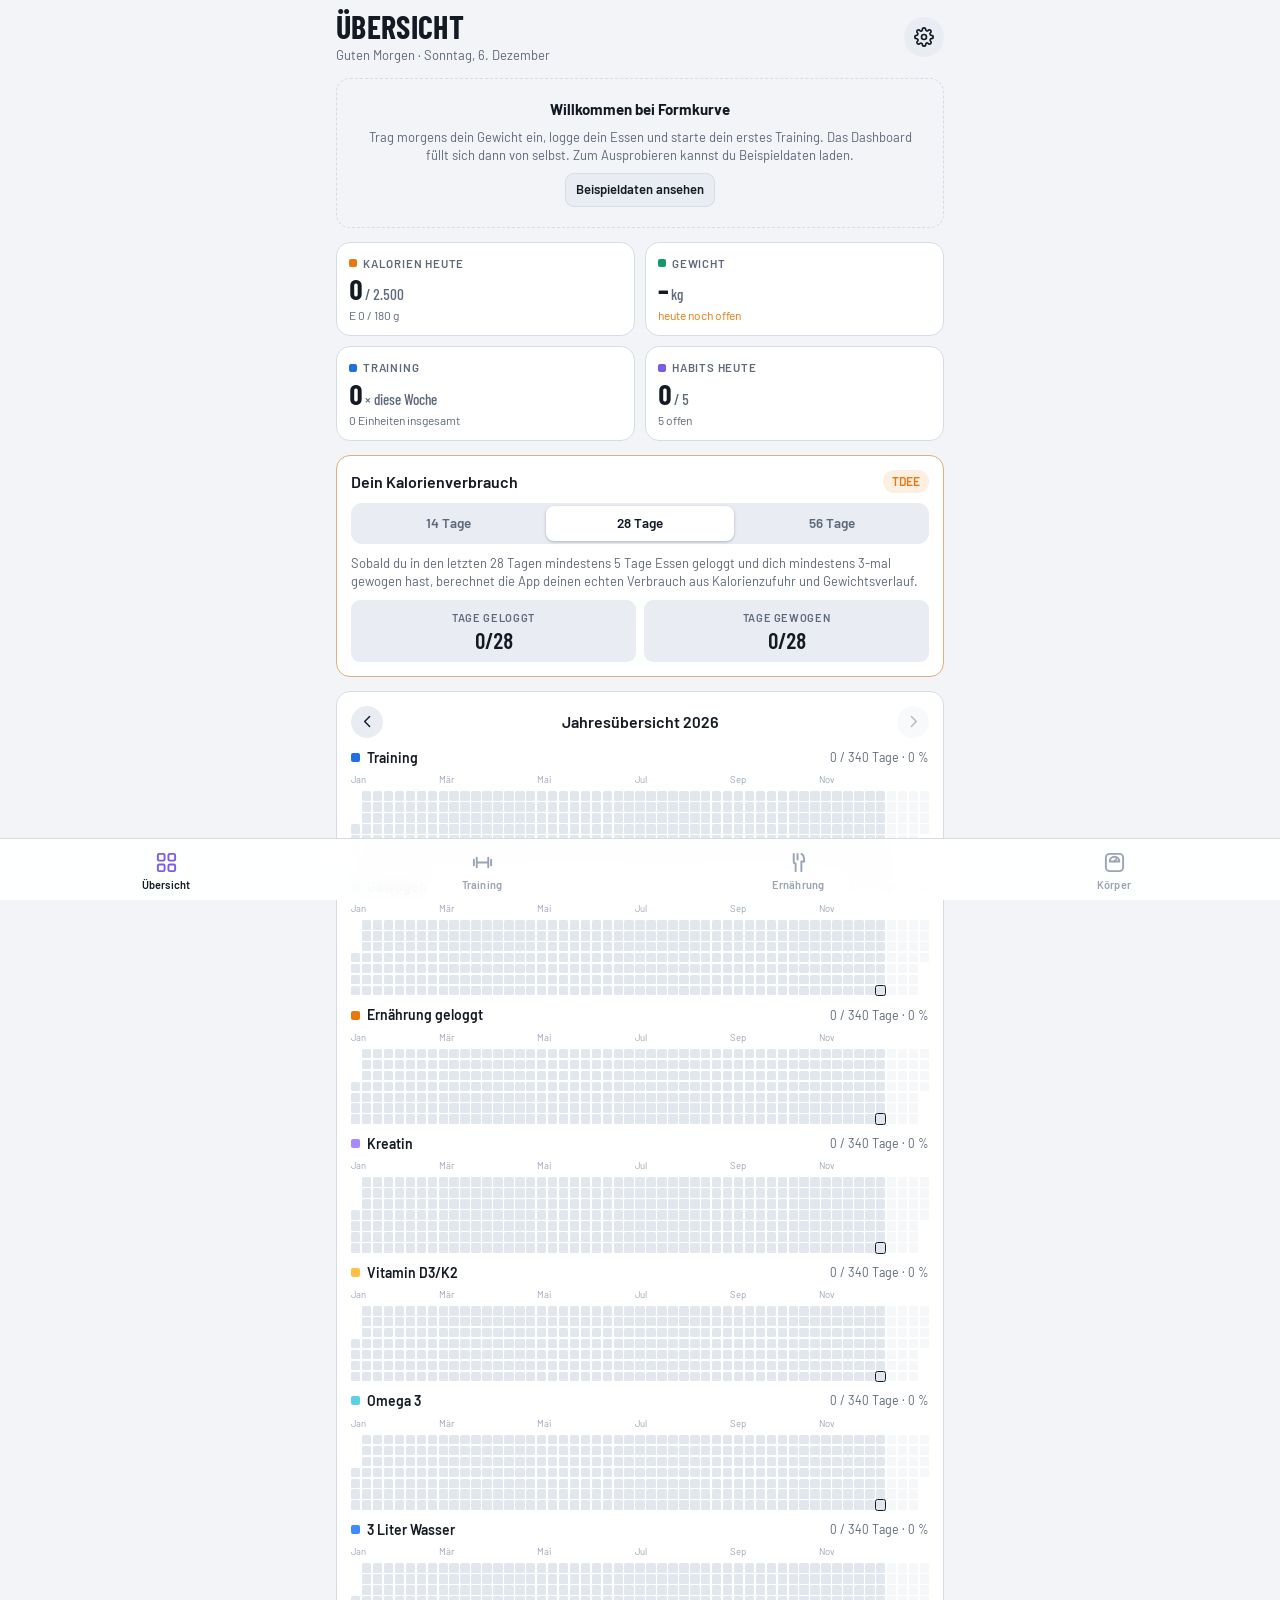
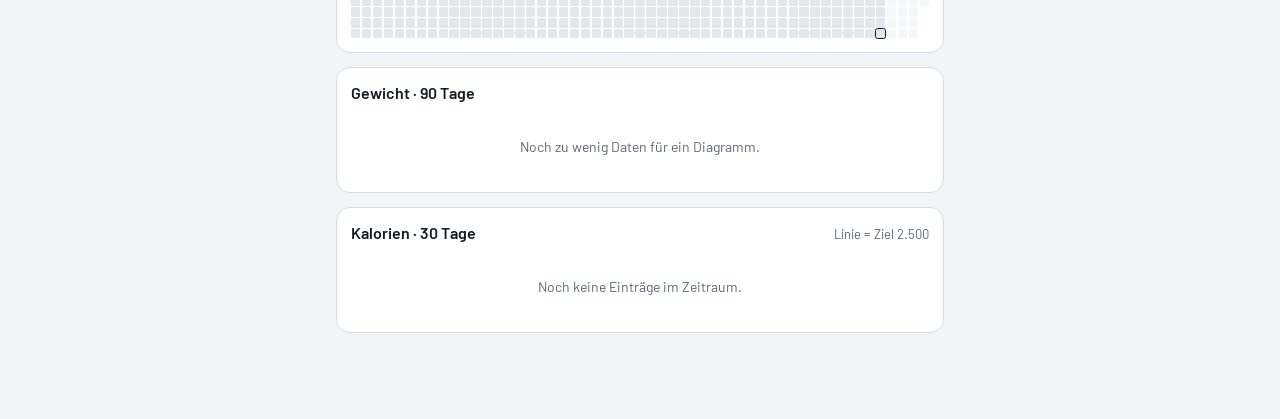
==== index.html @ e42f85f6 "Formkurve: Fitness-App (PWA) für Training, Ernährung, Gewicht und Habits Training wie Alpha Progress" ====
<!doctype html>
<html lang="de">
<head>
  <meta charset="utf-8">
  <meta name="viewport" content="width=device-width, initial-scale=1, viewport-fit=cover, user-scalable=no">
  <title>Formkurve</title>
  <meta name="description" content="Training, Ernährung, Gewicht und Habits an einem Ort.">
  <meta name="theme-color" content="#0e1117">
  <meta name="apple-mobile-web-app-capable" content="yes">
  <meta name="mobile-web-app-capable" content="yes">
  <meta name="apple-mobile-web-app-status-bar-style" content="black-translucent">
  <meta name="apple-mobile-web-app-title" content="Formkurve">
  <link rel="manifest" href="manifest.webmanifest">
  <link rel="icon" href="icons/icon.svg" type="image/svg+xml">
  <link rel="apple-touch-icon" href="icons/apple-touch-icon.png">
  <link rel="preconnect" href="https://fonts.googleapis.com">
  <link rel="preconnect" href="https://fonts.gstatic.com" crossorigin>
  <link rel="stylesheet" href="https://fonts.googleapis.com/css2?family=Barlow+Condensed:wght@500;600;700&family=Barlow:wght@400;500;600&display=swap">
  <link rel="stylesheet" href="css/app.css">
</head>
<body>
  <div id="app">
    <main id="view" class="view"></main>
    <nav class="tabbar" id="tabbar"></nav>
  </div>
  <div id="sheets"></div>
  <div id="toast" class="toast" hidden></div>
  <script type="module" src="js/app.js"></script>
</body>
</html>
---- css/app.css ----
/* Layout: one-column phone app, fixed bottom tab bar, full-height sheets sliding over it.
   Dark-first (gym lighting), light theme mirrored below. */
:root {
  --bg: #0e1117;
  --surface: #161b24;
  --surface-2: #1e2531;
  --line: #2a3242;
  --fg: #e9edf4;
  --muted: #8d97a8;
  --faint: #5b6577;
  --train: #3d8bff;      /* Training – blau */
  --train-soft: rgba(61, 139, 255, .16);
  --food: #ff9f43;       /* Ernährung */
  --food-soft: rgba(255, 159, 67, .16);
  --body: #2fc28a;       /* Gewicht */
  --body-soft: rgba(47, 194, 138, .16);
  --habit: #a78bfa;      /* Habits */
  --protein: #ff6b8b;
  --carbs: #ffc145;
  --fat: #5ad1e6;
  --good: #2fc28a;
  --bad: #ff5d6c;
  --cell-empty: #1f2633;
  --shadow: 0 10px 30px rgba(0, 0, 0, .45);
  --font-display: "Barlow Condensed", "Arial Narrow", "Roboto Condensed", system-ui, sans-serif;
  --font-body: "Barlow", system-ui, -apple-system, "Segoe UI", Roboto, sans-serif;
  --r: 14px;
  --r-sm: 9px;
  --tabbar-h: 62px;
  color-scheme: dark;
}
@media (prefers-color-scheme: light) {
  :root:not([data-theme="dark"]) {
    --bg: #f2f4f8; --surface: #ffffff; --surface-2: #e9edf3; --line: #d6dce6;
    --fg: #141a24; --muted: #5d6879; --faint: #9aa4b4;
    --train: #1f6fe5; --train-soft: rgba(31, 111, 229, .12);
    --food: #e8780c; --food-soft: rgba(232, 120, 12, .12);
    --body: #13996a; --body-soft: rgba(19, 153, 106, .12);
    --habit: #7c5ce6; --protein: #e2456a; --carbs: #d79a00; --fat: #1c9fb8;
    --good: #13996a; --bad: #db3546; --cell-empty: #e2e7ee;
    --shadow: 0 10px 30px rgba(20, 30, 50, .15);
    color-scheme: light;
  }
}
:root[data-theme="light"] {
  --bg: #f2f4f8; --surface: #ffffff; --surface-2: #e9edf3; --line: #d6dce6;
  --fg: #141a24; --muted: #5d6879; --faint: #9aa4b4;
  --train: #1f6fe5; --train-soft: rgba(31, 111, 229, .12);
  --food: #e8780c; --food-soft: rgba(232, 120, 12, .12);
  --body: #13996a; --body-soft: rgba(19, 153, 106, .12);
  --habit: #7c5ce6; --protein: #e2456a; --carbs: #d79a00; --fat: #1c9fb8;
  --good: #13996a; --bad: #db3546; --cell-empty: #e2e7ee;
  --shadow: 0 10px 30px rgba(20, 30, 50, .15);
  color-scheme: light;
}

* { box-sizing: border-box; -webkit-tap-highlight-color: transparent; }
html, body { margin: 0; height: 100%; }
body {
  background: var(--bg);
  color: var(--fg);
  font-family: var(--font-body);
  font-size: 15px;
  line-height: 1.4;
  -webkit-font-smoothing: antialiased;
  overscroll-behavior-y: none;
}
[hidden] { display: none !important; }
button, input, select, textarea { font: inherit; color: inherit; }
button { cursor: pointer; }
:focus-visible { outline: 2px solid var(--train); outline-offset: 2px; }
svg.i { width: 20px; height: 20px; flex: none; stroke: currentColor; fill: none; stroke-width: 2; stroke-linecap: round; stroke-linejoin: round; }
.num { font-variant-numeric: tabular-nums; }

/* ---------- App shell ---------- */
.view {
  padding: calc(env(safe-area-inset-top, 0px) + 10px) max(16px, env(safe-area-inset-right, 0px)) calc(var(--tabbar-h) + env(safe-area-inset-bottom, 0px) + 24px) max(16px, env(safe-area-inset-left, 0px));
  max-width: 640px;
  margin: 0 auto;
  display: flex;
  flex-direction: column;
  gap: 14px;
}
.tabbar {
  position: fixed; left: 0; right: 0; bottom: 0; z-index: 20;
  display: grid; grid-template-columns: repeat(4, 1fr);
  background: color-mix(in srgb, var(--surface) 92%, transparent);
  backdrop-filter: blur(14px); -webkit-backdrop-filter: blur(14px);
  border-top: 1px solid var(--line);
  padding: 6px max(8px, env(safe-area-inset-right, 0px)) calc(6px + env(safe-area-inset-bottom, 0px)) max(8px, env(safe-area-inset-left, 0px));
}
.tabbar button {
  background: none; border: 0; padding: 6px 0 2px; color: var(--faint);
  display: flex; flex-direction: column; align-items: center; gap: 3px;
  font-size: 11px; font-weight: 600; letter-spacing: .02em;
}
.tabbar button svg.i { width: 23px; height: 23px; }
.tabbar button.on { color: var(--fg); }
.tabbar button.on[data-tab="training"] svg { color: var(--train); }
.tabbar button.on[data-tab="nutrition"] svg { color: var(--food); }
.tabbar button.on[data-tab="body"] svg { color: var(--body); }
.tabbar button.on[data-tab="dashboard"] svg { color: var(--habit); }

/* ---------- Typography ---------- */
.page-head { display: flex; align-items: center; justify-content: space-between; gap: 10px; min-height: 44px; }
.page-head h1 { font-family: var(--font-display); font-weight: 700; font-size: 32px; letter-spacing: .01em; margin: 0; line-height: 1; text-transform: uppercase; }
.page-head .sub { color: var(--muted); font-size: 13px; margin-top: 4px; }
h2.sec { font-family: var(--font-display); font-size: 15px; font-weight: 600; letter-spacing: .1em; text-transform: uppercase; color: var(--muted); margin: 8px 0 -4px; }
.muted { color: var(--muted); }
.faint { color: var(--faint); }
.small { font-size: 13px; }
.tiny { font-size: 11.5px; }
.big-num { font-family: var(--font-display); font-weight: 700; font-size: 34px; line-height: 1; font-variant-numeric: tabular-nums; }
.mid-num { font-family: var(--font-display); font-weight: 600; font-size: 22px; line-height: 1.05; font-variant-numeric: tabular-nums; }
.up { color: var(--good); }
.down { color: var(--bad); }

/* ---------- Surfaces ---------- */
.card { background: var(--surface); border-radius: var(--r); padding: 14px; border: 1px solid var(--line); display: flex; flex-direction: column; gap: 10px; min-width: 0; }
.card.flat { background: transparent; border-style: dashed; }
.card-head { display: flex; align-items: center; justify-content: space-between; gap: 8px; }
.card-head h3 { margin: 0; font-size: 16px; font-weight: 600; }
.row { display: flex; align-items: center; gap: 10px; min-width: 0; }
.row.between { justify-content: space-between; }
.row.wrap { flex-wrap: wrap; }
.grow { flex: 1; min-width: 0; }
.stack { display: flex; flex-direction: column; gap: 10px; }
.grid2 { display: grid; grid-template-columns: 1fr 1fr; gap: 10px; }
.grid4 { display: grid; grid-template-columns: repeat(4, 1fr); gap: 8px; }
.ellipsis { overflow: hidden; text-overflow: ellipsis; white-space: nowrap; }
.divider { height: 1px; background: var(--line); margin: 2px 0; }

/* ---------- Buttons ---------- */
.btn {
  display: inline-flex; align-items: center; justify-content: center; gap: 7px;
  border: 1px solid var(--line); background: var(--surface-2); color: var(--fg);
  border-radius: var(--r-sm); padding: 10px 14px; font-weight: 600; font-size: 14.5px; min-height: 42px;
}
.btn:active { transform: scale(.98); }
.btn.primary { background: var(--train); border-color: var(--train); color: #fff; }
.btn.food { background: var(--food); border-color: var(--food); color: #1b1006; }
.btn.bodyc { background: var(--body); border-color: var(--body); color: #04170f; }
.btn.danger { color: var(--bad); }
.btn.ghost { background: transparent; border-color: transparent; }
.btn.block { width: 100%; }
.btn.lg { min-height: 52px; font-size: 16px; }
.btn.sm { min-height: 34px; padding: 6px 10px; font-size: 13px; }
.icon-btn { width: 40px; height: 40px; border-radius: 50%; border: 0; background: var(--surface-2); color: var(--fg); display: inline-flex; align-items: center; justify-content: center; flex: none; }
.icon-btn.plain { background: transparent; }
.icon-btn.sm { width: 32px; height: 32px; }
.icon-btn.sm svg.i { width: 17px; height: 17px; }
.link { background: none; border: 0; color: var(--train); font-weight: 600; padding: 4px 0; }

.seg { display: grid; grid-auto-flow: column; grid-auto-columns: 1fr; background: var(--surface-2); border-radius: 11px; padding: 3px; gap: 3px; }
.seg button { border: 0; background: transparent; color: var(--muted); border-radius: 8px; padding: 8px 6px; font-weight: 600; font-size: 13.5px; }
.seg button.on { background: var(--surface); color: var(--fg); box-shadow: 0 1px 3px rgba(0,0,0,.25); }

.chip { display: inline-flex; align-items: center; gap: 5px; padding: 3px 9px; border-radius: 999px; font-size: 12px; font-weight: 600; background: var(--surface-2); color: var(--muted); }
.chip.train { background: var(--train-soft); color: var(--train); }
.chip.food { background: var(--food-soft); color: var(--food); }
.chip.body { background: var(--body-soft); color: var(--body); }
.chip.good { background: var(--body-soft); color: var(--good); }

/* ---------- Forms ---------- */
.field { display: flex; flex-direction: column; gap: 5px; min-width: 0; }
.field > span { font-size: 12.5px; color: var(--muted); font-weight: 500; }
.input, select.input, textarea.input {
  width: 100%; background: var(--surface-2); border: 1px solid var(--line); border-radius: var(--r-sm);
  padding: 10px 12px; min-height: 44px; font-size: 16px; outline: none;
}
.input:focus { border-color: var(--train); }
textarea.input { min-height: 70px; resize: vertical; }
.search { position: relative; }
.search svg.i { position: absolute; left: 12px; top: 50%; transform: translateY(-50%); color: var(--faint); }
.search .input { padding-left: 40px; }

/* ---------- Lists ---------- */
.list { display: flex; flex-direction: column; }
.li { display: flex; align-items: center; gap: 12px; padding: 11px 2px; border-bottom: 1px solid var(--line); min-width: 0; background: none; border-left: 0; border-right: 0; border-top: 0; text-align: left; width: 100%; color: inherit; }
.li:last-child { border-bottom: 0; }
.li .t { font-weight: 600; }
.li .s { font-size: 12.5px; color: var(--muted); }
.li .r { margin-left: auto; text-align: right; flex: none; }
.empty { text-align: center; color: var(--muted); padding: 22px 10px; font-size: 14px; }

/* ---------- Sheets ---------- */
#sheets { position: relative; z-index: 40; }
.sheet {
  position: fixed; inset: 0; background: var(--bg); display: flex; flex-direction: column;
  animation: sheetIn .22s ease-out;
}
@keyframes sheetIn { from { transform: translateY(30px); opacity: 0; } to { transform: none; opacity: 1; } }
.sheet-head {
  display: flex; align-items: center; gap: 8px;
  padding: calc(env(safe-area-inset-top, 0px) + 8px) max(10px, env(safe-area-inset-right, 0px)) 8px max(10px, env(safe-area-inset-left, 0px));
  border-bottom: 1px solid var(--line); background: var(--surface);
}
.sheet-head h2 { flex: 1; margin: 0; font-size: 17px; font-weight: 600; text-align: center; min-width: 0; overflow: hidden; text-overflow: ellipsis; white-space: nowrap; }
.sheet-body {
  flex: 1; overflow-y: auto; -webkit-overflow-scrolling: touch;
  padding: 14px max(16px, env(safe-area-inset-right, 0px)) calc(env(safe-area-inset-bottom, 0px) + 28px) max(16px, env(safe-area-inset-left, 0px));
}
.sheet-body > .inner { max-width: 640px; margin: 0 auto; display: flex; flex-direction: column; gap: 14px; }
.sheet-foot {
  padding: 10px max(16px, env(safe-area-inset-right, 0px)) calc(env(safe-area-inset-bottom, 0px) + 10px) max(16px, env(safe-area-inset-left, 0px));
  border-top: 1px solid var(--line); background: var(--surface);
}
.sheet-foot > .inner { max-width: 640px; margin: 0 auto; display: flex; gap: 10px; }

/* Dialog */
.dialog-wrap { position: fixed; inset: 0; z-index: 60; background: rgba(0,0,0,.55); display: flex; align-items: center; justify-content: center; padding: 24px; animation: fade .15s; }
@keyframes fade { from { opacity: 0; } }
.dialog { background: var(--surface); border: 1px solid var(--line); border-radius: 18px; padding: 20px; max-width: 360px; width: 100%; box-shadow: var(--shadow); display: flex; flex-direction: column; gap: 14px; }
.dialog h3 { margin: 0; font-size: 18px; }
.dialog p { margin: 0; color: var(--muted); }
.dialog .row { justify-content: flex-end; }

.toast {
  position: fixed; left: 50%; transform: translateX(-50%); z-index: 80;
  bottom: calc(var(--tabbar-h) + env(safe-area-inset-bottom, 0px) + 16px);
  background: var(--fg); color: var(--bg); padding: 10px 16px; border-radius: 999px; font-weight: 600; font-size: 14px;
  box-shadow: var(--shadow); max-width: calc(100% - 32px); text-align: center;
}

/* ---------- Training ---------- */
.day-card .ex-names { color: var(--muted); font-size: 13px; }
.live-banner { background: var(--train); color: #fff; border: 0; border-radius: var(--r); padding: 14px; display: flex; align-items: center; gap: 12px; text-align: left; width: 100%; }
.live-banner .big-num { font-size: 28px; }
.pulse { width: 10px; height: 10px; border-radius: 50%; background: #fff; animation: pulse 1.4s infinite; flex: none; }
@keyframes pulse { 50% { opacity: .25; } }

.wo-head { display: flex; align-items: center; gap: 10px; }
.wo-timer { font-family: var(--font-display); font-weight: 700; font-size: 22px; font-variant-numeric: tabular-nums; color: var(--train); }
.rest-bar {
  padding: 8px max(16px, env(safe-area-inset-right, 0px)) 8px max(16px, env(safe-area-inset-left, 0px));
  background: var(--surface); border-bottom: 1px solid var(--line);
  display: flex; align-items: center; gap: 10px;
}
.rest-bar .rest-time { font-family: var(--font-display); font-size: 26px; font-weight: 700; font-variant-numeric: tabular-nums; min-width: 62px; }
.rest-bar .track { flex: 1; height: 6px; background: var(--surface-2); border-radius: 3px; overflow: hidden; }
.rest-bar .track i { display: block; height: 100%; background: var(--train); transition: width 1s linear; }
.rest-bar.over .rest-time { color: var(--good); }

.ex-card { background: var(--surface); border: 1px solid var(--line); border-radius: var(--r); overflow: hidden; }
.ex-card.current { border-color: var(--train); box-shadow: 0 0 0 1px var(--train) inset; }
.ex-card.complete .ex-top .t { color: var(--muted); }
.ex-top { display: flex; align-items: center; gap: 10px; padding: 12px 14px; width: 100%; background: none; border: 0; text-align: left; }
.ex-top .badge { width: 30px; height: 30px; border-radius: 50%; display: inline-flex; align-items: center; justify-content: center; background: var(--surface-2); font-family: var(--font-display); font-weight: 700; font-size: 15px; flex: none; }
.ex-card.complete .badge { background: var(--train); color: #fff; }
.ex-card.current .badge { background: var(--train-soft); color: var(--train); }
.ex-body { padding: 0 10px 12px; display: flex; flex-direction: column; gap: 8px; }
.last-time { font-size: 12.5px; color: var(--muted); padding: 0 4px; }

.sets { display: grid; grid-template-columns: 26px minmax(0, 1.2fr) minmax(0, 1fr) minmax(0, 1fr) 50px 40px; gap: 6px; align-items: center; }
.sets .hd { font-size: 10.5px; font-weight: 600; color: var(--faint); text-transform: uppercase; letter-spacing: .06em; text-align: center; }
.sets .n { font-family: var(--font-display); font-weight: 700; color: var(--muted); text-align: center; font-size: 16px; }
.sets input, .sets select {
  width: 100%; min-width: 0; height: 40px; text-align: center; border-radius: 8px;
  border: 1px solid var(--line); background: var(--surface-2); font-size: 16px; font-weight: 600; padding: 0 2px;
  font-variant-numeric: tabular-nums; -moz-appearance: textfield; appearance: none;
}
.sets select { text-align-last: center; padding: 0; }
.sets input::-webkit-outer-spin-button, .sets input::-webkit-inner-spin-button { -webkit-appearance: none; margin: 0; }
.sets input:focus, .sets select:focus { border-color: var(--train); outline: none; }
.sets .rm { text-align: center; font-family: var(--font-display); font-weight: 600; font-size: 16px; color: var(--train); font-variant-numeric: tabular-nums; line-height: 1; }
.sets .rm small { display: block; font-family: var(--font-body); font-size: 9.5px; color: var(--faint); font-weight: 500; margin-top: 2px; }
.sets .chk { width: 40px; height: 40px; border-radius: 9px; border: 2px solid var(--line); background: transparent; display: flex; align-items: center; justify-content: center; color: transparent; padding: 0; }
.sets .chk svg.i { width: 22px; height: 22px; stroke-width: 3; }
.sets .row-done input, .sets .row-done select { background: var(--train-soft); border-color: transparent; }
.sets .chk.on { background: var(--train); border-color: var(--train); color: #fff; }
.sets .active-row input { border-color: color-mix(in srgb, var(--train) 50%, var(--line)); }
.sets > .sr { display: contents; }
.ex-actions { display: flex; gap: 6px; flex-wrap: wrap; padding-top: 2px; }

.summary-hero { text-align: center; padding: 18px 10px 6px; display: flex; flex-direction: column; align-items: center; gap: 6px; }
.summary-hero .trophy { width: 64px; height: 64px; border-radius: 50%; display: flex; align-items: center; justify-content: center; background: var(--train-soft); color: var(--train); }
.summary-hero .trophy svg.i { width: 32px; height: 32px; }
.summary-hero h2 { font-family: var(--font-display); font-size: 30px; text-transform: uppercase; margin: 4px 0 0; }
.stat { background: var(--surface-2); border-radius: var(--r-sm); padding: 10px; text-align: center; display: flex; flex-direction: column; gap: 3px; }
.stat .lbl { font-size: 11px; color: var(--muted); text-transform: uppercase; letter-spacing: .06em; font-weight: 600; }
.pr { display: flex; align-items: center; gap: 10px; padding: 10px 12px; border-radius: var(--r-sm); background: var(--train-soft); }
.pr svg.i { color: var(--train); }
.pr .t { font-weight: 600; }

/* ---------- Nutrition ---------- */
.date-nav { display: flex; align-items: center; justify-content: space-between; gap: 6px; }
.date-nav .lbl { font-weight: 600; text-align: center; flex: 1; background: none; border: 0; padding: 6px; }
.kcal-sum { display: grid; grid-template-columns: auto 1fr; gap: 16px; align-items: center; }
.ring { position: relative; width: 112px; height: 112px; }
.ring svg { width: 100%; height: 100%; transform: rotate(-90deg); }
.ring .c { position: absolute; inset: 0; display: flex; flex-direction: column; align-items: center; justify-content: center; text-align: center; }
.ring .c .big-num { font-size: 28px; }
.equation { display: grid; grid-template-columns: repeat(3, 1fr); gap: 4px; text-align: center; }
.equation .lbl { font-size: 11px; color: var(--muted); }
.macro { display: flex; flex-direction: column; gap: 4px; }
.macro .bar { height: 6px; border-radius: 3px; background: var(--surface-2); overflow: hidden; }
.macro .bar i { display: block; height: 100%; border-radius: 3px; }
.macro .lbl { display: flex; justify-content: space-between; font-size: 12px; color: var(--muted); }
.macro .lbl b { color: var(--fg); font-weight: 600; }
.meal-card { padding: 0; gap: 0; }
.meal-card .mh { display: flex; align-items: center; gap: 8px; padding: 12px 14px; }
.meal-card .mh h3 { margin: 0; font-size: 16px; font-weight: 600; flex: 1; }
.meal-card .mh .k { font-family: var(--font-display); font-size: 19px; font-weight: 600; font-variant-numeric: tabular-nums; }
.meal-card .entries .li { padding: 10px 14px; border-top: 1px solid var(--line); border-bottom: 0; }
.meal-card .mf { display: flex; align-items: center; justify-content: space-between; padding: 6px 8px 6px 14px; border-top: 1px solid var(--line); }
.meal-card .mf .link { color: var(--food); }
.tabs-line { display: flex; gap: 4px; overflow-x: auto; border-bottom: 1px solid var(--line); scrollbar-width: none; }
.tabs-line button { border: 0; background: none; padding: 10px 10px; font-weight: 600; color: var(--muted); border-bottom: 2px solid transparent; white-space: nowrap; font-size: 14px; }
.tabs-line button.on { color: var(--fg); border-bottom-color: var(--food); }
.quick-row { display: grid; grid-template-columns: repeat(3, 1fr); gap: 8px; }
.quick-row .btn { flex-direction: column; gap: 4px; font-size: 12.5px; min-height: 62px; }
.nut-grid { display: grid; grid-template-columns: repeat(4, 1fr); gap: 6px; text-align: center; }
.nut-grid > div { background: var(--surface-2); border-radius: var(--r-sm); padding: 8px 4px; }
.nut-grid .v { font-family: var(--font-display); font-weight: 600; font-size: 20px; font-variant-numeric: tabular-nums; }
.nut-grid .l { font-size: 11px; color: var(--muted); }
.scan-video { width: 100%; aspect-ratio: 3/4; max-width: 100%; object-fit: cover; border-radius: var(--r); background: #000; }

/* ---------- Body / habits ---------- */
.weigh-input { display: flex; align-items: baseline; gap: 8px; }
.weigh-input input { font-family: var(--font-display); font-size: 44px; font-weight: 700; width: 100%; min-width: 0; background: transparent; border: 0; border-bottom: 2px solid var(--line); padding: 0 0 2px; outline: none; font-variant-numeric: tabular-nums; }
.weigh-input input:focus { border-bottom-color: var(--body); }
.weigh-input .u { font-family: var(--font-display); font-size: 22px; color: var(--muted); }
.habit { display: flex; align-items: center; gap: 12px; padding: 10px 2px; border: 0; background: none; width: 100%; text-align: left; border-bottom: 1px solid var(--line); }
.habit:last-child { border-bottom: 0; }
.habit .box { width: 28px; height: 28px; border-radius: 8px; border: 2px solid var(--line); display: flex; align-items: center; justify-content: center; color: transparent; flex: none; }
.habit .box svg.i { width: 18px; height: 18px; stroke-width: 3; }
.habit.on .box { background: var(--hc, var(--habit)); border-color: var(--hc, var(--habit)); color: #fff; }
.habit .t { font-weight: 600; flex: 1; }
.habit.on .t { color: var(--muted); }
.swatches { display: flex; gap: 8px; flex-wrap: wrap; }
.swatches button { width: 30px; height: 30px; border-radius: 50%; border: 2px solid transparent; }
.swatches button.on { border-color: var(--fg); }

/* ---------- Dashboard ---------- */
.kpis { display: grid; grid-template-columns: 1fr 1fr; gap: 10px; }
.kpi { background: var(--surface); border: 1px solid var(--line); border-radius: var(--r); padding: 12px; display: flex; flex-direction: column; gap: 4px; min-width: 0; text-align: left; }
.kpi .lbl { font-size: 11.5px; text-transform: uppercase; letter-spacing: .07em; color: var(--muted); font-weight: 600; display: flex; align-items: center; gap: 6px; }
.kpi .lbl i { width: 8px; height: 8px; border-radius: 2px; display: inline-block; }
.kpi .val { font-family: var(--font-display); font-weight: 700; font-size: 28px; line-height: 1; font-variant-numeric: tabular-nums; }
.kpi .val small { font-size: 15px; color: var(--muted); font-weight: 500; margin-left: 2px; }
.kpi .s { font-size: 12px; color: var(--muted); }
.tdee { border-color: color-mix(in srgb, var(--food) 45%, var(--line)); }
.tdee .big-num { font-size: 46px; color: var(--food); }
.tdee-rows { display: grid; grid-template-columns: 1fr 1fr; gap: 8px; }
.heat { display: flex; flex-direction: column; gap: 6px; }
.heat .hh { display: flex; align-items: baseline; justify-content: space-between; gap: 8px; }
.heat .hh .t { font-weight: 600; font-size: 14px; display: flex; align-items: center; gap: 7px; }
.heat .hh .t i { width: 9px; height: 9px; border-radius: 2px; }
.heat .hh .c { font-size: 12.5px; color: var(--muted); font-variant-numeric: tabular-nums; }
.heat-grid { display: grid; grid-template-rows: repeat(7, auto); grid-auto-flow: column; grid-auto-columns: 1fr; gap: 1.5px; }
.heat-grid i { aspect-ratio: 1; border-radius: 1.5px; background: var(--cell-empty); max-width: 100%; }
.heat-grid i.on { background: var(--hc); }
.heat-grid i.out { background: transparent; }
.heat-grid i.today { outline: 1px solid var(--fg); outline-offset: 0; }
.heat-months { display: grid; grid-auto-flow: column; grid-auto-columns: 1fr; font-size: 9.5px; color: var(--faint); height: 12px; }
.heat-months span { white-space: nowrap; overflow: visible; }

/* Charts */
.chart { width: 100%; display: block; overflow: visible; }
.chart text { fill: var(--faint); font-size: 10px; font-family: var(--font-body); font-variant-numeric: tabular-nums; }
.chart .grid { stroke: var(--line); stroke-width: 1; }
.legend { display: flex; gap: 14px; font-size: 12px; color: var(--muted); flex-wrap: wrap; }
.legend span { display: inline-flex; align-items: center; gap: 6px; }
.legend i { width: 12px; height: 3px; border-radius: 2px; display: inline-block; }

@media (prefers-reduced-motion: reduce) {
  *, *::before, *::after { animation: none !important; transition: none !important; }
}
@media (max-width: 360px) {
  .sets { grid-template-columns: 22px minmax(0, 1.2fr) minmax(0, 1fr) minmax(0, .9fr) 44px 38px; gap: 4px; }
  .kpi .val { font-size: 24px; }
}
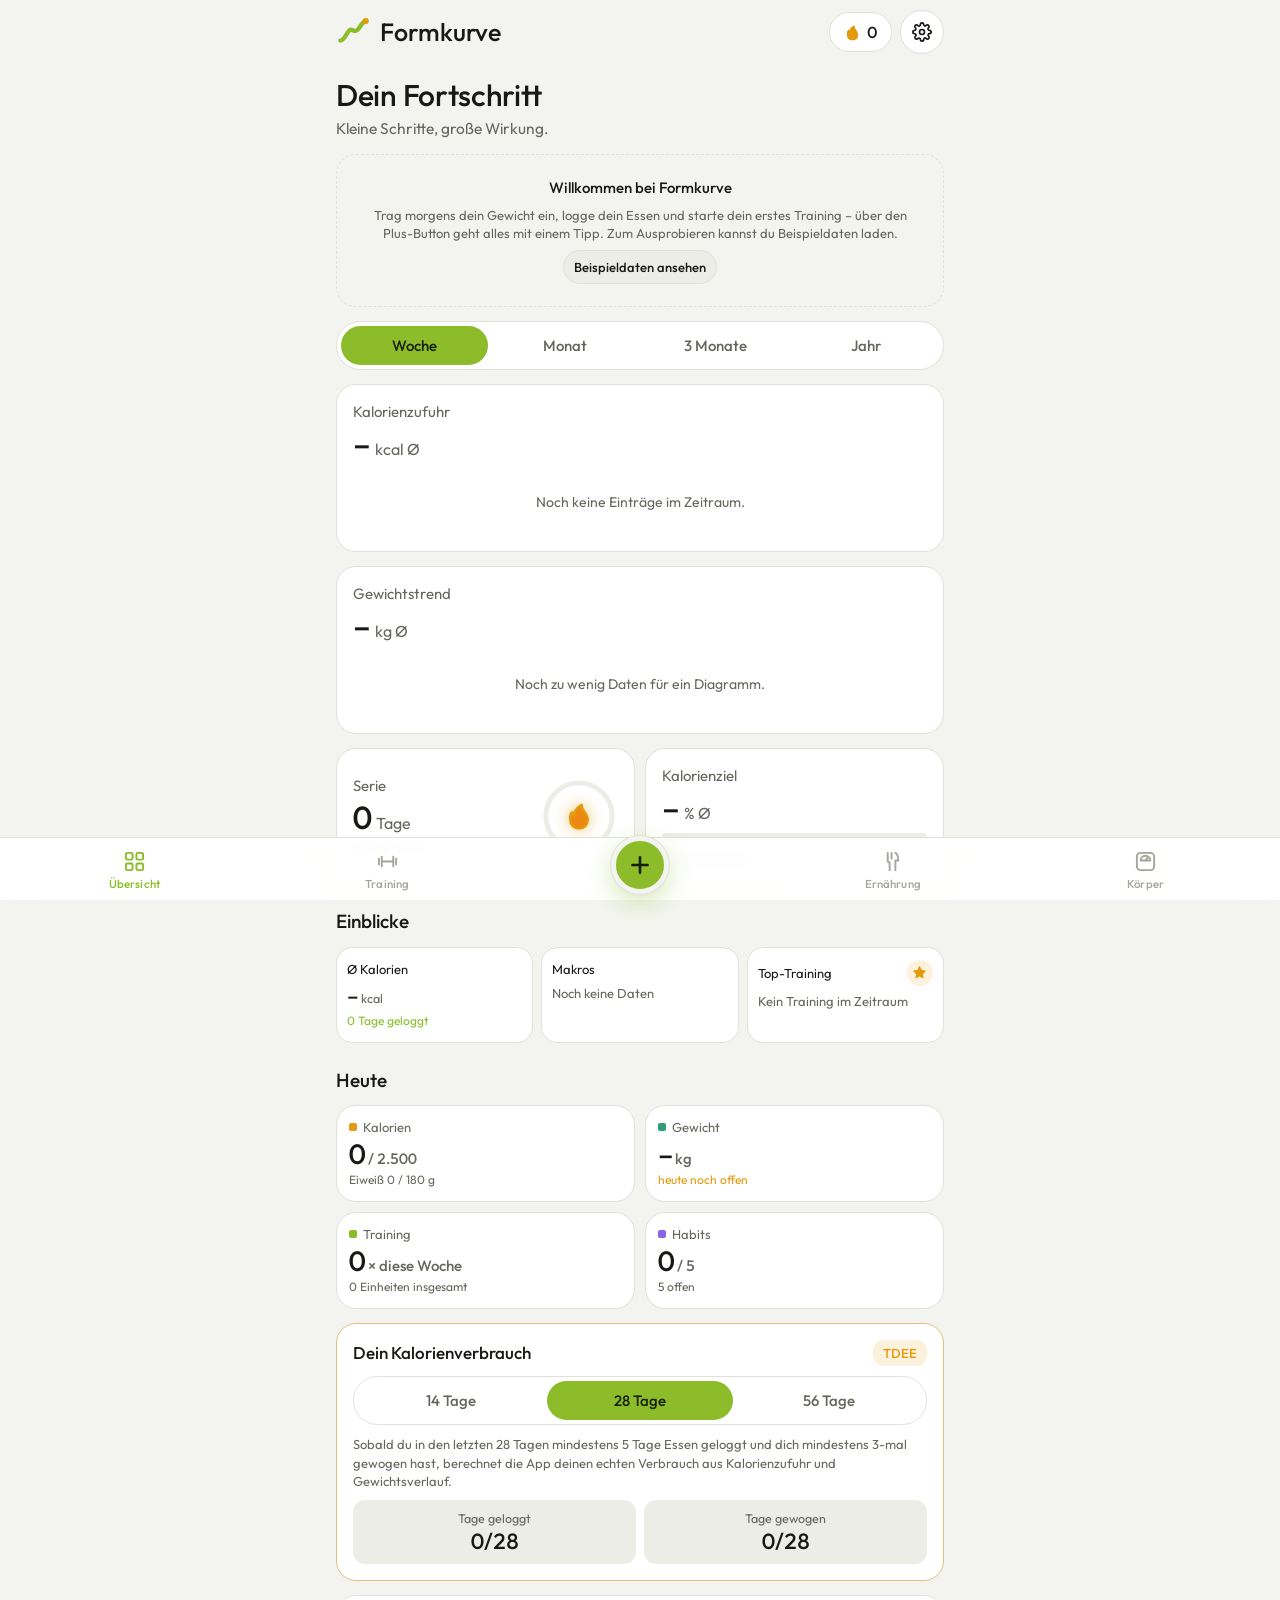
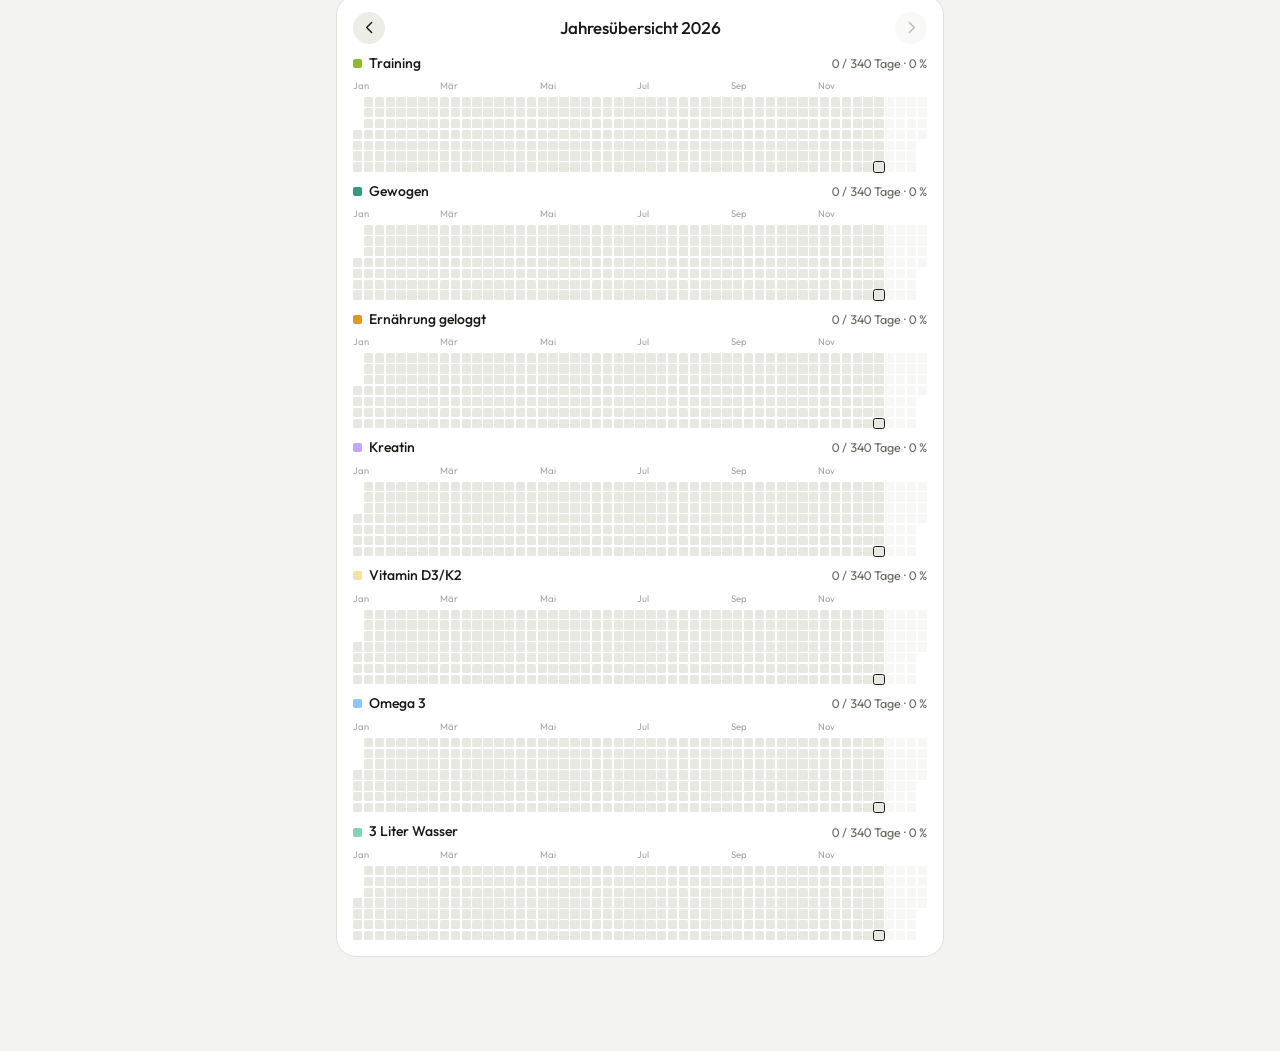
==== commit 25da6d3d: "Neues Design nach Referenz: dunkel mit Limette/Amber, Fortschritts-Dashboard, Plus-Button - Farben, " ====
--- a/index.html
+++ b/index.html
@@ -5,7 +5,7 @@
   <meta name="viewport" content="width=device-width, initial-scale=1, viewport-fit=cover, user-scalable=no">
   <title>Formkurve</title>
   <meta name="description" content="Training, Ernährung, Gewicht und Habits an einem Ort.">
-  <meta name="theme-color" content="#0e1117">
+  <meta name="theme-color" content="#111211">
   <meta name="apple-mobile-web-app-capable" content="yes">
   <meta name="mobile-web-app-capable" content="yes">
   <meta name="apple-mobile-web-app-status-bar-style" content="black-translucent">
@@ -15,7 +15,7 @@
   <link rel="apple-touch-icon" href="icons/apple-touch-icon.png">
   <link rel="preconnect" href="https://fonts.googleapis.com">
   <link rel="preconnect" href="https://fonts.gstatic.com" crossorigin>
-  <link rel="stylesheet" href="https://fonts.googleapis.com/css2?family=Barlow+Condensed:wght@500;600;700&family=Barlow:wght@400;500;600&display=swap">
+  <link rel="stylesheet" href="https://fonts.googleapis.com/css2?family=Outfit:wght@300;400;500;600&display=swap">
   <link rel="stylesheet" href="css/app.css">
 </head>
 <body>
--- a/css/app.css
+++ b/css/app.css
@@ -1,56 +1,63 @@
 /* Layout: one-column phone app, fixed bottom tab bar, full-height sheets sliding over it.
    Dark-first (gym lighting), light theme mirrored below. */
 :root {
-  --bg: #0e1117;
-  --surface: #161b24;
-  --surface-2: #1e2531;
-  --line: #2a3242;
-  --fg: #e9edf4;
-  --muted: #8d97a8;
-  --faint: #5b6577;
-  --train: #3d8bff;      /* Training – blau */
-  --train-soft: rgba(61, 139, 255, .16);
-  --food: #ff9f43;       /* Ernährung */
-  --food-soft: rgba(255, 159, 67, .16);
-  --body: #2fc28a;       /* Gewicht */
-  --body-soft: rgba(47, 194, 138, .16);
-  --habit: #a78bfa;      /* Habits */
-  --protein: #ff6b8b;
-  --carbs: #ffc145;
-  --fat: #5ad1e6;
-  --good: #2fc28a;
-  --bad: #ff5d6c;
-  --cell-empty: #1f2633;
-  --shadow: 0 10px 30px rgba(0, 0, 0, .45);
-  --font-display: "Barlow Condensed", "Arial Narrow", "Roboto Condensed", system-ui, sans-serif;
-  --font-body: "Barlow", system-ui, -apple-system, "Segoe UI", Roboto, sans-serif;
-  --r: 14px;
-  --r-sm: 9px;
-  --tabbar-h: 62px;
+  /* Look nach Referenz: fast schwarz, Limette als Akzent, Amber für Highlights */
+  --bg: #111211;
+  --surface: #1a1b1a;
+  --surface-2: #242524;
+  --line: #2b2c2b;
+  --fg: #f2f3ef;
+  --muted: #9c9e98;
+  --faint: #62645f;
+  --accent: #b8e05c;     /* Limette */
+  --accent-deep: #6f9a2a;
+  --accent-soft: rgba(184, 224, 92, .14);
+  --on-accent: #172005;
+  --amber: #f7b633;
+  --amber-soft: rgba(247, 182, 51, .14);
+  --train: var(--accent);
+  --train-soft: var(--accent-soft);
+  --food: var(--amber);
+  --food-soft: var(--amber-soft);
+  --body: #7fd6b4;
+  --body-soft: rgba(127, 214, 180, .14);
+  --habit: #c3a6ff;
+  --protein: #b8e05c;
+  --carbs: #f7b633;
+  --fat: #f2e3a0;
+  --good: #b8e05c;
+  --bad: #ff6b5e;
+  --cell-empty: #232423;
+  --shadow: 0 14px 40px rgba(0, 0, 0, .55);
+  --font-display: "Outfit", "Avenir Next", system-ui, -apple-system, sans-serif;
+  --font-body: "Outfit", "Avenir Next", system-ui, -apple-system, "Segoe UI", Roboto, sans-serif;
+  --r: 20px;
+  --r-sm: 12px;
+  --tabbar-h: 70px;
   color-scheme: dark;
 }
 @media (prefers-color-scheme: light) {
   :root:not([data-theme="dark"]) {
-    --bg: #f2f4f8; --surface: #ffffff; --surface-2: #e9edf3; --line: #d6dce6;
-    --fg: #141a24; --muted: #5d6879; --faint: #9aa4b4;
-    --train: #1f6fe5; --train-soft: rgba(31, 111, 229, .12);
-    --food: #e8780c; --food-soft: rgba(232, 120, 12, .12);
-    --body: #13996a; --body-soft: rgba(19, 153, 106, .12);
-    --habit: #7c5ce6; --protein: #e2456a; --carbs: #d79a00; --fat: #1c9fb8;
-    --good: #13996a; --bad: #db3546; --cell-empty: #e2e7ee;
-    --shadow: 0 10px 30px rgba(20, 30, 50, .15);
+    --bg: #f3f4ef; --surface: #ffffff; --surface-2: #ecede7; --line: #e0e2da;
+    --fg: #171915; --muted: #64675e; --faint: #a3a69c;
+    --accent: #8cbc2a; --accent-deep: #5e8a14; --accent-soft: rgba(140, 188, 42, .16); --on-accent: #172005;
+    --amber: #e39a0c; --amber-soft: rgba(227, 154, 12, .14);
+    --body: #2f9e78; --body-soft: rgba(47, 158, 120, .14); --habit: #8a63e8;
+    --protein: #8cbc2a; --carbs: #e39a0c; --fat: #c9ad3c;
+    --good: #5e8a14; --bad: #d8433a; --cell-empty: #e7e8e2;
+    --shadow: 0 14px 40px rgba(30, 35, 20, .14);
     color-scheme: light;
   }
 }
 :root[data-theme="light"] {
-  --bg: #f2f4f8; --surface: #ffffff; --surface-2: #e9edf3; --line: #d6dce6;
-  --fg: #141a24; --muted: #5d6879; --faint: #9aa4b4;
-  --train: #1f6fe5; --train-soft: rgba(31, 111, 229, .12);
-  --food: #e8780c; --food-soft: rgba(232, 120, 12, .12);
-  --body: #13996a; --body-soft: rgba(19, 153, 106, .12);
-  --habit: #7c5ce6; --protein: #e2456a; --carbs: #d79a00; --fat: #1c9fb8;
-  --good: #13996a; --bad: #db3546; --cell-empty: #e2e7ee;
-  --shadow: 0 10px 30px rgba(20, 30, 50, .15);
+  --bg: #f3f4ef; --surface: #ffffff; --surface-2: #ecede7; --line: #e0e2da;
+  --fg: #171915; --muted: #64675e; --faint: #a3a69c;
+  --accent: #8cbc2a; --accent-deep: #5e8a14; --accent-soft: rgba(140, 188, 42, .16); --on-accent: #172005;
+  --amber: #e39a0c; --amber-soft: rgba(227, 154, 12, .14);
+  --body: #2f9e78; --body-soft: rgba(47, 158, 120, .14); --habit: #8a63e8;
+  --protein: #8cbc2a; --carbs: #e39a0c; --fat: #c9ad3c;
+  --good: #5e8a14; --bad: #d8433a; --cell-empty: #e7e8e2;
+  --shadow: 0 14px 40px rgba(30, 35, 20, .14);
   color-scheme: light;
 }
 
@@ -83,7 +90,7 @@
 }
 .tabbar {
   position: fixed; left: 0; right: 0; bottom: 0; z-index: 20;
-  display: grid; grid-template-columns: repeat(4, 1fr);
+  display: grid; grid-template-columns: repeat(5, 1fr); align-items: end;
   background: color-mix(in srgb, var(--surface) 92%, transparent);
   backdrop-filter: blur(14px); -webkit-backdrop-filter: blur(14px);
   border-top: 1px solid var(--line);
@@ -92,34 +99,43 @@
 .tabbar button {
   background: none; border: 0; padding: 6px 0 2px; color: var(--faint);
   display: flex; flex-direction: column; align-items: center; gap: 3px;
-  font-size: 11px; font-weight: 600; letter-spacing: .02em;
-}
+  font-size: 11.5px; font-weight: 500; letter-spacing: .01em;
+}
+.tabbar .fab-slot { display: flex; justify-content: center; }
+.tabbar .fab {
+  width: 58px; height: 58px; border-radius: 50%; padding: 0; margin-top: -26px;
+  background: var(--accent); color: var(--on-accent); border: 5px solid var(--bg);
+  box-shadow: 0 0 0 1px var(--line), 0 8px 24px color-mix(in srgb, var(--accent) 35%, transparent);
+  display: flex; align-items: center; justify-content: center;
+}
+.tabbar .fab svg.i { width: 26px; height: 26px; stroke-width: 2.4; }
+.tabbar .fab:active { transform: scale(.94); }
 .tabbar button svg.i { width: 23px; height: 23px; }
-.tabbar button.on { color: var(--fg); }
-.tabbar button.on[data-tab="training"] svg { color: var(--train); }
-.tabbar button.on[data-tab="nutrition"] svg { color: var(--food); }
-.tabbar button.on[data-tab="body"] svg { color: var(--body); }
-.tabbar button.on[data-tab="dashboard"] svg { color: var(--habit); }
+.tabbar button.on { color: var(--accent); }
 
 /* ---------- Typography ---------- */
 .page-head { display: flex; align-items: center; justify-content: space-between; gap: 10px; min-height: 44px; }
-.page-head h1 { font-family: var(--font-display); font-weight: 700; font-size: 32px; letter-spacing: .01em; margin: 0; line-height: 1; text-transform: uppercase; }
-.page-head .sub { color: var(--muted); font-size: 13px; margin-top: 4px; }
-h2.sec { font-family: var(--font-display); font-size: 15px; font-weight: 600; letter-spacing: .1em; text-transform: uppercase; color: var(--muted); margin: 8px 0 -4px; }
+.page-head h1 { font-family: var(--font-display); font-weight: 500; font-size: 30px; letter-spacing: -.01em; margin: 0; line-height: 1.1; }
+.page-head .sub { color: var(--muted); font-size: 15px; margin-top: 4px; }
+h2.sec { font-family: var(--font-display); font-size: 19px; font-weight: 500; color: var(--fg); margin: 10px 0 -2px; }
+.brand { display: flex; align-items: center; gap: 10px; font-family: var(--font-display); font-size: 25px; font-weight: 500; letter-spacing: -.01em; }
+.brand svg { width: 34px; height: 34px; }
+.pill-chip { display: inline-flex; align-items: center; gap: 6px; height: 40px; padding: 0 14px; border-radius: 999px; border: 1px solid var(--line); background: var(--surface); font-weight: 500; font-size: 16px; color: var(--fg); }
+.pill-chip svg.i { width: 17px; height: 17px; color: var(--amber); fill: var(--amber); stroke: var(--amber); }
 .muted { color: var(--muted); }
 .faint { color: var(--faint); }
 .small { font-size: 13px; }
 .tiny { font-size: 11.5px; }
-.big-num { font-family: var(--font-display); font-weight: 700; font-size: 34px; line-height: 1; font-variant-numeric: tabular-nums; }
-.mid-num { font-family: var(--font-display); font-weight: 600; font-size: 22px; line-height: 1.05; font-variant-numeric: tabular-nums; }
+.big-num { font-family: var(--font-display); font-weight: 500; font-size: 34px; line-height: 1; font-variant-numeric: tabular-nums; }
+.mid-num { font-family: var(--font-display); font-weight: 500; font-size: 22px; line-height: 1.05; font-variant-numeric: tabular-nums; }
 .up { color: var(--good); }
 .down { color: var(--bad); }
 
 /* ---------- Surfaces ---------- */
-.card { background: var(--surface); border-radius: var(--r); padding: 14px; border: 1px solid var(--line); display: flex; flex-direction: column; gap: 10px; min-width: 0; }
+.card { background: var(--surface); border-radius: var(--r); padding: 16px; border: 1px solid var(--line); display: flex; flex-direction: column; gap: 10px; min-width: 0; }
 .card.flat { background: transparent; border-style: dashed; }
 .card-head { display: flex; align-items: center; justify-content: space-between; gap: 8px; }
-.card-head h3 { margin: 0; font-size: 16px; font-weight: 600; }
+.card-head h3 { margin: 0; font-size: 17px; font-weight: 500; }
 .row { display: flex; align-items: center; gap: 10px; min-width: 0; }
 .row.between { justify-content: space-between; }
 .row.wrap { flex-wrap: wrap; }
@@ -134,12 +150,12 @@
 .btn {
   display: inline-flex; align-items: center; justify-content: center; gap: 7px;
   border: 1px solid var(--line); background: var(--surface-2); color: var(--fg);
-  border-radius: var(--r-sm); padding: 10px 14px; font-weight: 600; font-size: 14.5px; min-height: 42px;
+  border-radius: 999px; padding: 10px 16px; font-weight: 500; font-size: 15px; min-height: 44px;
 }
 .btn:active { transform: scale(.98); }
-.btn.primary { background: var(--train); border-color: var(--train); color: #fff; }
-.btn.food { background: var(--food); border-color: var(--food); color: #1b1006; }
-.btn.bodyc { background: var(--body); border-color: var(--body); color: #04170f; }
+.btn.primary { background: var(--accent); border-color: var(--accent); color: var(--on-accent); }
+.btn.food { background: var(--amber); border-color: var(--amber); color: #241703; }
+.btn.bodyc { background: var(--accent); border-color: var(--accent); color: var(--on-accent); }
 .btn.danger { color: var(--bad); }
 .btn.ghost { background: transparent; border-color: transparent; }
 .btn.block { width: 100%; }
@@ -149,17 +165,19 @@
 .icon-btn.plain { background: transparent; }
 .icon-btn.sm { width: 32px; height: 32px; }
 .icon-btn.sm svg.i { width: 17px; height: 17px; }
-.link { background: none; border: 0; color: var(--train); font-weight: 600; padding: 4px 0; }
-
-.seg { display: grid; grid-auto-flow: column; grid-auto-columns: 1fr; background: var(--surface-2); border-radius: 11px; padding: 3px; gap: 3px; }
-.seg button { border: 0; background: transparent; color: var(--muted); border-radius: 8px; padding: 8px 6px; font-weight: 600; font-size: 13.5px; }
-.seg button.on { background: var(--surface); color: var(--fg); box-shadow: 0 1px 3px rgba(0,0,0,.25); }
-
-.chip { display: inline-flex; align-items: center; gap: 5px; padding: 3px 9px; border-radius: 999px; font-size: 12px; font-weight: 600; background: var(--surface-2); color: var(--muted); }
+.link { background: none; border: 0; color: var(--train); font-weight: 500; padding: 4px 0; }
+
+.seg { display: grid; grid-auto-flow: column; grid-auto-columns: 1fr; background: var(--surface); border: 1px solid var(--line); border-radius: 999px; padding: 4px; gap: 4px; }
+.seg button { border: 0; background: transparent; color: var(--muted); border-radius: 999px; padding: 9px 6px; font-weight: 500; font-size: 15px; white-space: nowrap; }
+.seg button.on { background: var(--accent); color: var(--on-accent); }
+
+.chip { display: inline-flex; align-items: center; gap: 5px; padding: 4px 10px; border-radius: 10px; font-size: 13px; font-weight: 500; background: var(--surface-2); color: var(--muted); }
+.chip svg.i { width: 15px; height: 15px; }
+.chip.bad { background: rgba(255, 107, 94, .14); color: var(--bad); }
 .chip.train { background: var(--train-soft); color: var(--train); }
 .chip.food { background: var(--food-soft); color: var(--food); }
 .chip.body { background: var(--body-soft); color: var(--body); }
-.chip.good { background: var(--body-soft); color: var(--good); }
+.chip.good { background: var(--accent-soft); color: var(--good); }
 
 /* ---------- Forms ---------- */
 .field { display: flex; flex-direction: column; gap: 5px; min-width: 0; }
@@ -178,7 +196,7 @@
 .list { display: flex; flex-direction: column; }
 .li { display: flex; align-items: center; gap: 12px; padding: 11px 2px; border-bottom: 1px solid var(--line); min-width: 0; background: none; border-left: 0; border-right: 0; border-top: 0; text-align: left; width: 100%; color: inherit; }
 .li:last-child { border-bottom: 0; }
-.li .t { font-weight: 600; }
+.li .t { font-weight: 500; }
 .li .s { font-size: 12.5px; color: var(--muted); }
 .li .r { margin-left: auto; text-align: right; flex: none; }
 .empty { text-align: center; color: var(--muted); padding: 22px 10px; font-size: 14px; }
@@ -195,7 +213,7 @@
   padding: calc(env(safe-area-inset-top, 0px) + 8px) max(10px, env(safe-area-inset-right, 0px)) 8px max(10px, env(safe-area-inset-left, 0px));
   border-bottom: 1px solid var(--line); background: var(--surface);
 }
-.sheet-head h2 { flex: 1; margin: 0; font-size: 17px; font-weight: 600; text-align: center; min-width: 0; overflow: hidden; text-overflow: ellipsis; white-space: nowrap; }
+.sheet-head h2 { flex: 1; margin: 0; font-size: 17px; font-weight: 500; text-align: center; min-width: 0; overflow: hidden; text-overflow: ellipsis; white-space: nowrap; }
 .sheet-body {
   flex: 1; overflow-y: auto; -webkit-overflow-scrolling: touch;
   padding: 14px max(16px, env(safe-area-inset-right, 0px)) calc(env(safe-area-inset-bottom, 0px) + 28px) max(16px, env(safe-area-inset-left, 0px));
@@ -215,28 +233,33 @@
 .dialog p { margin: 0; color: var(--muted); }
 .dialog .row { justify-content: flex-end; }
 
+.dialog-wrap.bottom { align-items: flex-end; padding: 16px max(16px, env(safe-area-inset-right, 0px)) calc(env(safe-area-inset-bottom, 0px) + 16px) max(16px, env(safe-area-inset-left, 0px)); }
+.dialog-wrap.bottom .dialog { max-width: 480px; border-radius: 24px; animation: sheetIn .2s ease-out; }
+.action-grid { display: grid; grid-template-columns: 1fr 1fr; gap: 10px; }
+.action-grid button { border: 1px solid var(--line); background: var(--surface-2); border-radius: 18px; padding: 16px 12px; display: flex; flex-direction: column; align-items: flex-start; gap: 10px; text-align: left; font-weight: 500; font-size: 15px; }
+.action-grid .ai { width: 40px; height: 40px; border-radius: 12px; display: flex; align-items: center; justify-content: center; }
 .toast {
   position: fixed; left: 50%; transform: translateX(-50%); z-index: 80;
   bottom: calc(var(--tabbar-h) + env(safe-area-inset-bottom, 0px) + 16px);
-  background: var(--fg); color: var(--bg); padding: 10px 16px; border-radius: 999px; font-weight: 600; font-size: 14px;
+  background: var(--fg); color: var(--bg); padding: 10px 16px; border-radius: 999px; font-weight: 500; font-size: 14px;
   box-shadow: var(--shadow); max-width: calc(100% - 32px); text-align: center;
 }
 
 /* ---------- Training ---------- */
 .day-card .ex-names { color: var(--muted); font-size: 13px; }
-.live-banner { background: var(--train); color: #fff; border: 0; border-radius: var(--r); padding: 14px; display: flex; align-items: center; gap: 12px; text-align: left; width: 100%; }
+.live-banner { background: var(--accent); color: var(--on-accent); border: 0; border-radius: var(--r); padding: 14px; display: flex; align-items: center; gap: 12px; text-align: left; width: 100%; }
 .live-banner .big-num { font-size: 28px; }
-.pulse { width: 10px; height: 10px; border-radius: 50%; background: #fff; animation: pulse 1.4s infinite; flex: none; }
+.pulse { width: 10px; height: 10px; border-radius: 50%; background: var(--on-accent); animation: pulse 1.4s infinite; flex: none; }
 @keyframes pulse { 50% { opacity: .25; } }
 
 .wo-head { display: flex; align-items: center; gap: 10px; }
-.wo-timer { font-family: var(--font-display); font-weight: 700; font-size: 22px; font-variant-numeric: tabular-nums; color: var(--train); }
+.wo-timer { font-family: var(--font-display); font-weight: 600; font-size: 22px; font-variant-numeric: tabular-nums; color: var(--train); }
 .rest-bar {
   padding: 8px max(16px, env(safe-area-inset-right, 0px)) 8px max(16px, env(safe-area-inset-left, 0px));
   background: var(--surface); border-bottom: 1px solid var(--line);
   display: flex; align-items: center; gap: 10px;
 }
-.rest-bar .rest-time { font-family: var(--font-display); font-size: 26px; font-weight: 700; font-variant-numeric: tabular-nums; min-width: 62px; }
+.rest-bar .rest-time { font-family: var(--font-display); font-size: 26px; font-weight: 600; font-variant-numeric: tabular-nums; min-width: 62px; }
 .rest-bar .track { flex: 1; height: 6px; background: var(--surface-2); border-radius: 3px; overflow: hidden; }
 .rest-bar .track i { display: block; height: 100%; background: var(--train); transition: width 1s linear; }
 .rest-bar.over .rest-time { color: var(--good); }
@@ -245,29 +268,29 @@
 .ex-card.current { border-color: var(--train); box-shadow: 0 0 0 1px var(--train) inset; }
 .ex-card.complete .ex-top .t { color: var(--muted); }
 .ex-top { display: flex; align-items: center; gap: 10px; padding: 12px 14px; width: 100%; background: none; border: 0; text-align: left; }
-.ex-top .badge { width: 30px; height: 30px; border-radius: 50%; display: inline-flex; align-items: center; justify-content: center; background: var(--surface-2); font-family: var(--font-display); font-weight: 700; font-size: 15px; flex: none; }
-.ex-card.complete .badge { background: var(--train); color: #fff; }
+.ex-top .badge { width: 30px; height: 30px; border-radius: 50%; display: inline-flex; align-items: center; justify-content: center; background: var(--surface-2); font-family: var(--font-display); font-weight: 600; font-size: 15px; flex: none; }
+.ex-card.complete .badge { background: var(--accent); color: var(--on-accent); }
 .ex-card.current .badge { background: var(--train-soft); color: var(--train); }
 .ex-body { padding: 0 10px 12px; display: flex; flex-direction: column; gap: 8px; }
 .last-time { font-size: 12.5px; color: var(--muted); padding: 0 4px; }
 
 .sets { display: grid; grid-template-columns: 26px minmax(0, 1.2fr) minmax(0, 1fr) minmax(0, 1fr) 50px 40px; gap: 6px; align-items: center; }
-.sets .hd { font-size: 10.5px; font-weight: 600; color: var(--faint); text-transform: uppercase; letter-spacing: .06em; text-align: center; }
-.sets .n { font-family: var(--font-display); font-weight: 700; color: var(--muted); text-align: center; font-size: 16px; }
+.sets .hd { font-size: 10.5px; font-weight: 500; color: var(--faint); text-transform: uppercase; letter-spacing: .06em; text-align: center; }
+.sets .n { font-family: var(--font-display); font-weight: 600; color: var(--muted); text-align: center; font-size: 16px; }
 .sets input, .sets select {
   width: 100%; min-width: 0; height: 40px; text-align: center; border-radius: 8px;
-  border: 1px solid var(--line); background: var(--surface-2); font-size: 16px; font-weight: 600; padding: 0 2px;
+  border: 1px solid var(--line); background: var(--surface-2); font-size: 16px; font-weight: 500; padding: 0 2px;
   font-variant-numeric: tabular-nums; -moz-appearance: textfield; appearance: none;
 }
 .sets select { text-align-last: center; padding: 0; }
 .sets input::-webkit-outer-spin-button, .sets input::-webkit-inner-spin-button { -webkit-appearance: none; margin: 0; }
 .sets input:focus, .sets select:focus { border-color: var(--train); outline: none; }
-.sets .rm { text-align: center; font-family: var(--font-display); font-weight: 600; font-size: 16px; color: var(--train); font-variant-numeric: tabular-nums; line-height: 1; }
+.sets .rm { text-align: center; font-family: var(--font-display); font-weight: 500; font-size: 16px; color: var(--train); font-variant-numeric: tabular-nums; line-height: 1; }
 .sets .rm small { display: block; font-family: var(--font-body); font-size: 9.5px; color: var(--faint); font-weight: 500; margin-top: 2px; }
 .sets .chk { width: 40px; height: 40px; border-radius: 9px; border: 2px solid var(--line); background: transparent; display: flex; align-items: center; justify-content: center; color: transparent; padding: 0; }
 .sets .chk svg.i { width: 22px; height: 22px; stroke-width: 3; }
 .sets .row-done input, .sets .row-done select { background: var(--train-soft); border-color: transparent; }
-.sets .chk.on { background: var(--train); border-color: var(--train); color: #fff; }
+.sets .chk.on { background: var(--accent); border-color: var(--accent); color: var(--on-accent); }
 .sets .active-row input { border-color: color-mix(in srgb, var(--train) 50%, var(--line)); }
 .sets > .sr { display: contents; }
 .ex-actions { display: flex; gap: 6px; flex-wrap: wrap; padding-top: 2px; }
@@ -275,16 +298,16 @@
 .summary-hero { text-align: center; padding: 18px 10px 6px; display: flex; flex-direction: column; align-items: center; gap: 6px; }
 .summary-hero .trophy { width: 64px; height: 64px; border-radius: 50%; display: flex; align-items: center; justify-content: center; background: var(--train-soft); color: var(--train); }
 .summary-hero .trophy svg.i { width: 32px; height: 32px; }
-.summary-hero h2 { font-family: var(--font-display); font-size: 30px; text-transform: uppercase; margin: 4px 0 0; }
+.summary-hero h2 { font-family: var(--font-display); font-size: 28px; font-weight: 500; margin: 4px 0 0; }
 .stat { background: var(--surface-2); border-radius: var(--r-sm); padding: 10px; text-align: center; display: flex; flex-direction: column; gap: 3px; }
-.stat .lbl { font-size: 11px; color: var(--muted); text-transform: uppercase; letter-spacing: .06em; font-weight: 600; }
+.stat .lbl { font-size: 12.5px; color: var(--muted); font-weight: 400; }
 .pr { display: flex; align-items: center; gap: 10px; padding: 10px 12px; border-radius: var(--r-sm); background: var(--train-soft); }
 .pr svg.i { color: var(--train); }
-.pr .t { font-weight: 600; }
+.pr .t { font-weight: 500; }
 
 /* ---------- Nutrition ---------- */
 .date-nav { display: flex; align-items: center; justify-content: space-between; gap: 6px; }
-.date-nav .lbl { font-weight: 600; text-align: center; flex: 1; background: none; border: 0; padding: 6px; }
+.date-nav .lbl { font-weight: 500; text-align: center; flex: 1; background: none; border: 0; padding: 6px; }
 .kcal-sum { display: grid; grid-template-columns: auto 1fr; gap: 16px; align-items: center; }
 .ring { position: relative; width: 112px; height: 112px; }
 .ring svg { width: 100%; height: 100%; transform: rotate(-90deg); }
@@ -296,36 +319,36 @@
 .macro .bar { height: 6px; border-radius: 3px; background: var(--surface-2); overflow: hidden; }
 .macro .bar i { display: block; height: 100%; border-radius: 3px; }
 .macro .lbl { display: flex; justify-content: space-between; font-size: 12px; color: var(--muted); }
-.macro .lbl b { color: var(--fg); font-weight: 600; }
+.macro .lbl b { color: var(--fg); font-weight: 500; }
 .meal-card { padding: 0; gap: 0; }
 .meal-card .mh { display: flex; align-items: center; gap: 8px; padding: 12px 14px; }
-.meal-card .mh h3 { margin: 0; font-size: 16px; font-weight: 600; flex: 1; }
-.meal-card .mh .k { font-family: var(--font-display); font-size: 19px; font-weight: 600; font-variant-numeric: tabular-nums; }
+.meal-card .mh h3 { margin: 0; font-size: 16px; font-weight: 500; flex: 1; }
+.meal-card .mh .k { font-family: var(--font-display); font-size: 19px; font-weight: 500; font-variant-numeric: tabular-nums; }
 .meal-card .entries .li { padding: 10px 14px; border-top: 1px solid var(--line); border-bottom: 0; }
 .meal-card .mf { display: flex; align-items: center; justify-content: space-between; padding: 6px 8px 6px 14px; border-top: 1px solid var(--line); }
 .meal-card .mf .link { color: var(--food); }
 .tabs-line { display: flex; gap: 4px; overflow-x: auto; border-bottom: 1px solid var(--line); scrollbar-width: none; }
-.tabs-line button { border: 0; background: none; padding: 10px 10px; font-weight: 600; color: var(--muted); border-bottom: 2px solid transparent; white-space: nowrap; font-size: 14px; }
+.tabs-line button { border: 0; background: none; padding: 10px 10px; font-weight: 500; color: var(--muted); border-bottom: 2px solid transparent; white-space: nowrap; font-size: 14px; }
 .tabs-line button.on { color: var(--fg); border-bottom-color: var(--food); }
 .quick-row { display: grid; grid-template-columns: repeat(3, 1fr); gap: 8px; }
 .quick-row .btn { flex-direction: column; gap: 4px; font-size: 12.5px; min-height: 62px; }
 .nut-grid { display: grid; grid-template-columns: repeat(4, 1fr); gap: 6px; text-align: center; }
 .nut-grid > div { background: var(--surface-2); border-radius: var(--r-sm); padding: 8px 4px; }
-.nut-grid .v { font-family: var(--font-display); font-weight: 600; font-size: 20px; font-variant-numeric: tabular-nums; }
+.nut-grid .v { font-family: var(--font-display); font-weight: 500; font-size: 20px; font-variant-numeric: tabular-nums; }
 .nut-grid .l { font-size: 11px; color: var(--muted); }
 .scan-video { width: 100%; aspect-ratio: 3/4; max-width: 100%; object-fit: cover; border-radius: var(--r); background: #000; }
 
 /* ---------- Body / habits ---------- */
 .weigh-input { display: flex; align-items: baseline; gap: 8px; }
-.weigh-input input { font-family: var(--font-display); font-size: 44px; font-weight: 700; width: 100%; min-width: 0; background: transparent; border: 0; border-bottom: 2px solid var(--line); padding: 0 0 2px; outline: none; font-variant-numeric: tabular-nums; }
+.weigh-input input { font-family: var(--font-display); font-size: 44px; font-weight: 600; width: 100%; min-width: 0; background: transparent; border: 0; border-bottom: 2px solid var(--line); padding: 0 0 2px; outline: none; font-variant-numeric: tabular-nums; }
 .weigh-input input:focus { border-bottom-color: var(--body); }
 .weigh-input .u { font-family: var(--font-display); font-size: 22px; color: var(--muted); }
 .habit { display: flex; align-items: center; gap: 12px; padding: 10px 2px; border: 0; background: none; width: 100%; text-align: left; border-bottom: 1px solid var(--line); }
 .habit:last-child { border-bottom: 0; }
 .habit .box { width: 28px; height: 28px; border-radius: 8px; border: 2px solid var(--line); display: flex; align-items: center; justify-content: center; color: transparent; flex: none; }
 .habit .box svg.i { width: 18px; height: 18px; stroke-width: 3; }
-.habit.on .box { background: var(--hc, var(--habit)); border-color: var(--hc, var(--habit)); color: #fff; }
-.habit .t { font-weight: 600; flex: 1; }
+.habit.on .box { background: var(--hc, var(--habit)); border-color: var(--hc, var(--habit)); color: #141510; }
+.habit .t { font-weight: 500; flex: 1; }
 .habit.on .t { color: var(--muted); }
 .swatches { display: flex; gap: 8px; flex-wrap: wrap; }
 .swatches button { width: 30px; height: 30px; border-radius: 50%; border: 2px solid transparent; }
@@ -334,9 +357,9 @@
 /* ---------- Dashboard ---------- */
 .kpis { display: grid; grid-template-columns: 1fr 1fr; gap: 10px; }
 .kpi { background: var(--surface); border: 1px solid var(--line); border-radius: var(--r); padding: 12px; display: flex; flex-direction: column; gap: 4px; min-width: 0; text-align: left; }
-.kpi .lbl { font-size: 11.5px; text-transform: uppercase; letter-spacing: .07em; color: var(--muted); font-weight: 600; display: flex; align-items: center; gap: 6px; }
+.kpi .lbl { font-size: 13px; color: var(--muted); font-weight: 400; display: flex; align-items: center; gap: 6px; }
 .kpi .lbl i { width: 8px; height: 8px; border-radius: 2px; display: inline-block; }
-.kpi .val { font-family: var(--font-display); font-weight: 700; font-size: 28px; line-height: 1; font-variant-numeric: tabular-nums; }
+.kpi .val { font-family: var(--font-display); font-weight: 500; font-size: 28px; line-height: 1; font-variant-numeric: tabular-nums; }
 .kpi .val small { font-size: 15px; color: var(--muted); font-weight: 500; margin-left: 2px; }
 .kpi .s { font-size: 12px; color: var(--muted); }
 .tdee { border-color: color-mix(in srgb, var(--food) 45%, var(--line)); }
@@ -344,7 +367,7 @@
 .tdee-rows { display: grid; grid-template-columns: 1fr 1fr; gap: 8px; }
 .heat { display: flex; flex-direction: column; gap: 6px; }
 .heat .hh { display: flex; align-items: baseline; justify-content: space-between; gap: 8px; }
-.heat .hh .t { font-weight: 600; font-size: 14px; display: flex; align-items: center; gap: 7px; }
+.heat .hh .t { font-weight: 500; font-size: 14px; display: flex; align-items: center; gap: 7px; }
 .heat .hh .t i { width: 9px; height: 9px; border-radius: 2px; }
 .heat .hh .c { font-size: 12.5px; color: var(--muted); font-variant-numeric: tabular-nums; }
 .heat-grid { display: grid; grid-template-rows: repeat(7, auto); grid-auto-flow: column; grid-auto-columns: 1fr; gap: 1.5px; }
@@ -370,3 +393,35 @@
   .sets { grid-template-columns: 22px minmax(0, 1.2fr) minmax(0, 1fr) minmax(0, .9fr) 44px 38px; gap: 4px; }
   .kpi .val { font-size: 24px; }
 }
+
+/* ---------- Fortschritt (Dashboard im Referenz-Look) ---------- */
+.metric { display: flex; flex-direction: column; gap: 4px; }
+.metric .lbl { color: var(--muted); font-size: 15px; }
+.metric .v { font-family: var(--font-display); font-size: 32px; font-weight: 500; line-height: 1.1; font-variant-numeric: tabular-nums; }
+.metric .v small { font-size: 16px; color: var(--muted); font-weight: 400; margin-left: 4px; }
+.delta { display: flex; flex-direction: column; align-items: flex-end; gap: 4px; text-align: right; }
+.delta .vs { font-size: 13.5px; color: var(--muted); }
+.duo { display: grid; grid-template-columns: 1fr 1fr; gap: 10px; }
+.streak { display: grid; grid-template-columns: 1fr auto; align-items: center; gap: 8px; }
+.flame-ring { position: relative; width: 78px; height: 78px; }
+.flame-ring svg.r { width: 100%; height: 100%; transform: rotate(-90deg); }
+.flame-ring .f { position: absolute; inset: 0; display: flex; align-items: center; justify-content: center; }
+.flame-ring .f svg.i { width: 30px; height: 30px; color: var(--amber); fill: color-mix(in srgb, var(--amber) 70%, #ff5a1f); stroke: var(--amber); filter: drop-shadow(0 0 8px color-mix(in srgb, var(--amber) 60%, transparent)); }
+.progress { height: 8px; border-radius: 4px; background: var(--surface-2); overflow: hidden; }
+.progress i { display: block; height: 100%; border-radius: 4px; background: var(--accent); }
+.ok-text { color: var(--accent); font-size: 14px; }
+.insights { display: grid; grid-template-columns: repeat(3, minmax(0, 1fr)); gap: 8px; }
+.insight { background: var(--surface); border: 1px solid var(--line); border-radius: 16px; padding: 12px 10px; display: flex; flex-direction: column; gap: 6px; min-width: 0; }
+.insight .lbl { font-size: 13px; color: var(--fg); }
+.insight .v { font-family: var(--font-display); font-size: 21px; font-weight: 500; font-variant-numeric: tabular-nums; line-height: 1.1; }
+.insight .v small { font-size: 12.5px; color: var(--muted); font-weight: 400; margin-left: 2px; }
+.insight .s { font-size: 12px; color: var(--accent); }
+.insight .hl { font-family: var(--font-display); font-size: 19px; color: var(--accent); font-weight: 500; line-height: 1.1; overflow: hidden; text-overflow: ellipsis; white-space: nowrap; }
+.donut-row { display: flex; align-items: center; gap: 6px; }
+.donut-row svg { width: 44px; height: 44px; flex: none; transform: rotate(-90deg); }
+.donut-legend { display: flex; flex-direction: column; gap: 2px; font-size: 10.5px; color: var(--muted); min-width: 0; }
+.donut-legend span { display: flex; align-items: center; gap: 4px; white-space: nowrap; }
+.donut-legend i { width: 7px; height: 7px; border-radius: 50%; flex: none; }
+.star { width: 26px; height: 26px; border-radius: 50%; background: var(--amber-soft); display: inline-flex; align-items: center; justify-content: center; }
+.star svg.i { width: 15px; height: 15px; color: var(--amber); fill: var(--amber); }
+@media (max-width: 370px) { .insight .v { font-size: 18px; } .metric .v { font-size: 28px; } }
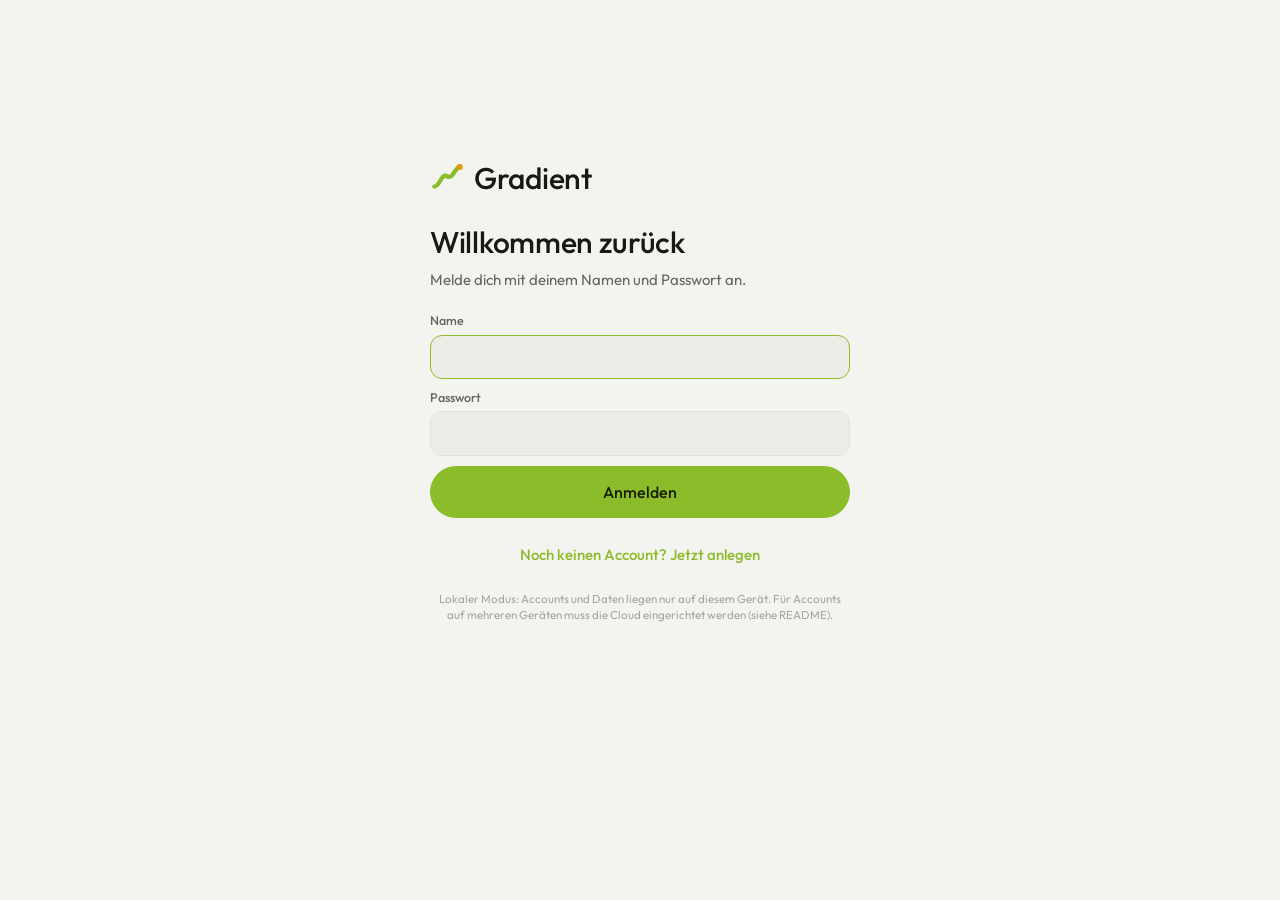
==== commit 7e22f7c2: "Umbenannt in Gradient Co-Authored-By: Claude Opus 5.5 <noreply@anthropic.com>" ====
--- a/index.html
+++ b/index.html
@@ -3,13 +3,13 @@
 <head>
   <meta charset="utf-8">
   <meta name="viewport" content="width=device-width, initial-scale=1, viewport-fit=cover, user-scalable=no">
-  <title>Formkurve</title>
+  <title>Gradient</title>
   <meta name="description" content="Training, Ernährung, Gewicht und Habits an einem Ort.">
   <meta name="theme-color" content="#111211">
   <meta name="apple-mobile-web-app-capable" content="yes">
   <meta name="mobile-web-app-capable" content="yes">
   <meta name="apple-mobile-web-app-status-bar-style" content="black-translucent">
-  <meta name="apple-mobile-web-app-title" content="Formkurve">
+  <meta name="apple-mobile-web-app-title" content="Gradient">
   <link rel="manifest" href="manifest.webmanifest">
   <link rel="icon" href="icons/icon.svg" type="image/svg+xml">
   <link rel="apple-touch-icon" href="icons/apple-touch-icon.png">
--- a/css/app.css
+++ b/css/app.css
@@ -365,7 +365,7 @@
 .tdee { border-color: color-mix(in srgb, var(--food) 45%, var(--line)); }
 .tdee .big-num { font-size: 46px; color: var(--food); }
 .tdee-rows { display: grid; grid-template-columns: 1fr 1fr; gap: 8px; }
-.heat { display: flex; flex-direction: column; gap: 6px; }
+.heat { display: flex; flex-direction: column; gap: 6px; padding-top: 10px; border-top: 1px solid var(--line); }
 .heat .hh { display: flex; align-items: baseline; justify-content: space-between; gap: 8px; }
 .heat .hh .t { font-weight: 500; font-size: 14px; display: flex; align-items: center; gap: 7px; }
 .heat .hh .t i { width: 9px; height: 9px; border-radius: 2px; }
@@ -373,7 +373,14 @@
 .heat-grid { display: grid; grid-template-rows: repeat(7, auto); grid-auto-flow: column; grid-auto-columns: 1fr; gap: 1.5px; }
 .heat-grid i { aspect-ratio: 1; border-radius: 1.5px; background: var(--cell-empty); max-width: 100%; }
 .heat-grid i.on { background: var(--hc); }
+.heat-grid i.part { background: color-mix(in srgb, var(--hc) var(--p), var(--cell-empty)); }
+.heat-grid i.rest { background: transparent; box-shadow: inset 0 0 0 1px var(--cell-empty); }
+.heat-grid i.pre, .heat-grid i.future { opacity: .35; }
 .heat-grid i.out { background: transparent; }
+.heat .pct { font-family: var(--font-display); font-size: 20px; font-weight: 500; font-variant-numeric: tabular-nums; }
+.heat .hs { display: flex; justify-content: space-between; gap: 8px; font-size: 12px; color: var(--muted); margin-top: -4px; }
+.heat .hs span:first-child { overflow: hidden; text-overflow: ellipsis; white-space: nowrap; min-width: 0; }
+.legend i.lg { width: 10px; height: 10px; border-radius: 2px; }
 .heat-grid i.today { outline: 1px solid var(--fg); outline-offset: 0; }
 .heat-months { display: grid; grid-auto-flow: column; grid-auto-columns: 1fr; font-size: 9.5px; color: var(--faint); height: 12px; }
 .heat-months span { white-space: nowrap; overflow: visible; }
@@ -425,3 +432,82 @@
 .star { width: 26px; height: 26px; border-radius: 50%; background: var(--amber-soft); display: inline-flex; align-items: center; justify-content: center; }
 .star svg.i { width: 15px; height: 15px; color: var(--amber); fill: var(--amber); }
 @media (max-width: 370px) { .insight .v { font-size: 18px; } .metric .v { font-size: 28px; } }
+
+/* Trainingsrhythmus */
+.sched-strip { display: grid; grid-template-columns: repeat(7, minmax(0, 1fr)); gap: 6px; }
+.sched-strip.wrap { grid-template-columns: repeat(7, minmax(0, 1fr)); }
+.sched-day { background: var(--accent-soft); border-radius: 12px; padding: 8px 4px; display: flex; flex-direction: column; align-items: center; gap: 2px; min-width: 0; }
+.sched-day .wd { font-size: 11px; color: var(--muted); white-space: nowrap; }
+.sched-day .nm { font-size: 12.5px; font-weight: 500; color: var(--accent); max-width: 100%; overflow: hidden; text-overflow: ellipsis; white-space: nowrap; }
+.sched-day.rest { background: var(--surface-2); }
+.sched-day.rest .nm { color: var(--muted); }
+.sched-day.now { box-shadow: inset 0 0 0 1.5px var(--accent); }
+.sched-day.now .wd { color: var(--fg); }
+
+/* Anmeldung */
+.auth { min-height: calc(100vh - 140px); display: flex; flex-direction: column; justify-content: center; gap: 22px; max-width: 420px; margin: 0 auto; width: 100%; padding-block: 24px; }
+.auth-title { font-size: 30px; font-weight: 500; margin: 0; letter-spacing: -.01em; }
+.auth-error { background: rgba(255, 107, 94, .12); color: var(--bad); border-radius: 12px; padding: 10px 12px; font-size: 14px; }
+
+/* Spracheingabe */
+.voice-box { display: flex; flex-direction: column; align-items: center; gap: 10px; padding: 8px 0 2px; }
+.mic { width: 84px; height: 84px; border-radius: 50%; border: 0; background: var(--accent); color: var(--on-accent); display: flex; align-items: center; justify-content: center; box-shadow: 0 8px 26px color-mix(in srgb, var(--accent) 35%, transparent); }
+.mic svg.i { width: 36px; height: 36px; }
+.mic.on { background: var(--bad); color: #fff; animation: micPulse 1.3s infinite; box-shadow: 0 0 0 0 rgba(255, 107, 94, .5); }
+@keyframes micPulse { 70% { box-shadow: 0 0 0 18px rgba(255, 107, 94, 0); } 100% { box-shadow: 0 0 0 0 rgba(255, 107, 94, 0); } }
+.voice-food { background: none; border: 0; padding: 0; text-align: left; font-weight: 500; display: inline-flex; align-items: center; gap: 4px; color: var(--fg); }
+.voice-food svg.i { width: 15px; height: 15px; color: var(--muted); }
+.voice-food.unsure { color: var(--amber); }
+.voice-food.missing { color: var(--bad); }
+.voice-amt { display: flex; align-items: center; gap: 4px; flex: none; }
+.voice-amt .input { width: 70px; min-height: 38px; text-align: right; padding: 6px 8px; }
+.voice-amt span { font-size: 13px; color: var(--muted); }
+.list-sec { font-size: 12.5px; color: var(--muted); padding: 14px 2px 4px; border-bottom: 1px solid var(--line); }
+
+/* Makro-Rechner */
+.kcal-in { font-family: var(--font-display); font-size: 28px; font-weight: 500; max-width: 160px; }
+.macro-bar { display: flex; height: 10px; border-radius: 5px; overflow: hidden; background: var(--surface-2); }
+.macro-bar i { display: block; height: 100%; transition: width .15s; }
+.macro-row { display: flex; flex-direction: column; gap: 6px; padding-top: 4px; }
+.macro-row .dot { width: 9px; height: 9px; border-radius: 50%; display: inline-block; }
+.macro-g { width: 66px; min-height: 38px; text-align: right; padding: 6px 8px; flex: none; }
+input[type="range"] { min-width: 0; height: 28px; }
+
+/* Training: Timeline oben */
+.wo-top { background: var(--surface); border-bottom: 1px solid var(--line); }
+.tl { overflow-x: auto; scrollbar-width: none; padding: 10px max(12px, env(safe-area-inset-right, 0px)) 10px max(12px, env(safe-area-inset-left, 0px)); }
+.tl::-webkit-scrollbar { display: none; }
+.tl-track { display: flex; gap: 6px; align-items: stretch; width: max-content; min-width: 100%; }
+.tl-tile {
+  flex: 1 0 66px; max-width: 104px; min-height: 64px; border-radius: 14px; border: 1.5px solid var(--line); background: var(--surface-2);
+  padding: 7px 7px 6px; display: flex; flex-direction: column; align-items: flex-start; gap: 3px; text-align: left; color: var(--fg);
+  touch-action: pan-x; user-select: none; -webkit-user-select: none; -webkit-touch-callout: none; position: relative;
+}
+.tl-tile.shift { transition: transform .15s ease; }
+.tl-tile.dragging { z-index: 3; box-shadow: var(--shadow); transform-origin: center; border-color: var(--amber); cursor: grabbing; }
+.tl-tile.current { border-color: var(--accent); background: var(--accent-soft); }
+.tl-tile.done { opacity: .75; }
+.tl-n { font-family: var(--font-display); font-weight: 600; font-size: 14px; color: var(--muted); display: inline-flex; height: 18px; align-items: center; }
+.tl-n svg.i { width: 16px; height: 16px; color: var(--accent); stroke-width: 3; }
+.tl-tile.current .tl-n { color: var(--accent); }
+.tl-name { font-size: 11.5px; line-height: 1.2; font-weight: 500; display: -webkit-box; -webkit-line-clamp: 2; -webkit-box-orient: vertical; overflow: hidden; word-break: break-word; }
+.tl-prog { margin-top: auto; width: 100%; height: 3px; border-radius: 2px; background: var(--line); overflow: hidden; }
+.tl-prog i { display: block; height: 100%; background: var(--accent); }
+.tl-add { flex: 0 0 44px; border-radius: 14px; border: 1.5px dashed var(--line); background: transparent; color: var(--accent); display: flex; align-items: center; justify-content: center; }
+.ex-panel { gap: 12px; }
+.ex-title { margin: 2px 0 0; font-size: 22px; font-weight: 500; line-height: 1.15; }
+.note { display: flex; gap: 8px; align-items: flex-start; text-align: left; width: 100%; border: 0; border-radius: 12px; padding: 9px 11px; font-size: 13.5px; background: var(--surface-2); color: var(--fg); }
+.note svg.i { width: 16px; height: 16px; flex: none; margin-top: 1px; color: var(--muted); }
+.note.pinned { background: var(--amber-soft); }
+.note.pinned svg.i { color: var(--amber); }
+.last-box { background: var(--surface-2); border-radius: 12px; padding: 9px 11px; display: flex; flex-direction: column; gap: 2px; }
+
+/* Rangliste */
+.board-row { padding: 9px 2px; }
+.board-row.me { background: var(--accent-soft); border-radius: 12px; padding-inline: 8px; border-bottom-color: transparent; }
+.rank { width: 28px; height: 28px; border-radius: 50%; background: var(--surface-2); display: inline-flex; align-items: center; justify-content: center; font-weight: 600; font-size: 13px; flex: none; }
+.rank.r1 { background: var(--amber); color: #241703; }
+.rank.r2 { background: #cfd3cb; color: #1a1c18; }
+.rank.r3 { background: #c98b55; color: #1f1208; }
+.pill-chip svg.i[viewBox] { }
+.goal-line { display: flex; align-items: center; gap: 10px; width: 100%; text-align: left; background: var(--surface-2); border: 0; border-radius: 14px; padding: 10px 12px; color: var(--fg); }
